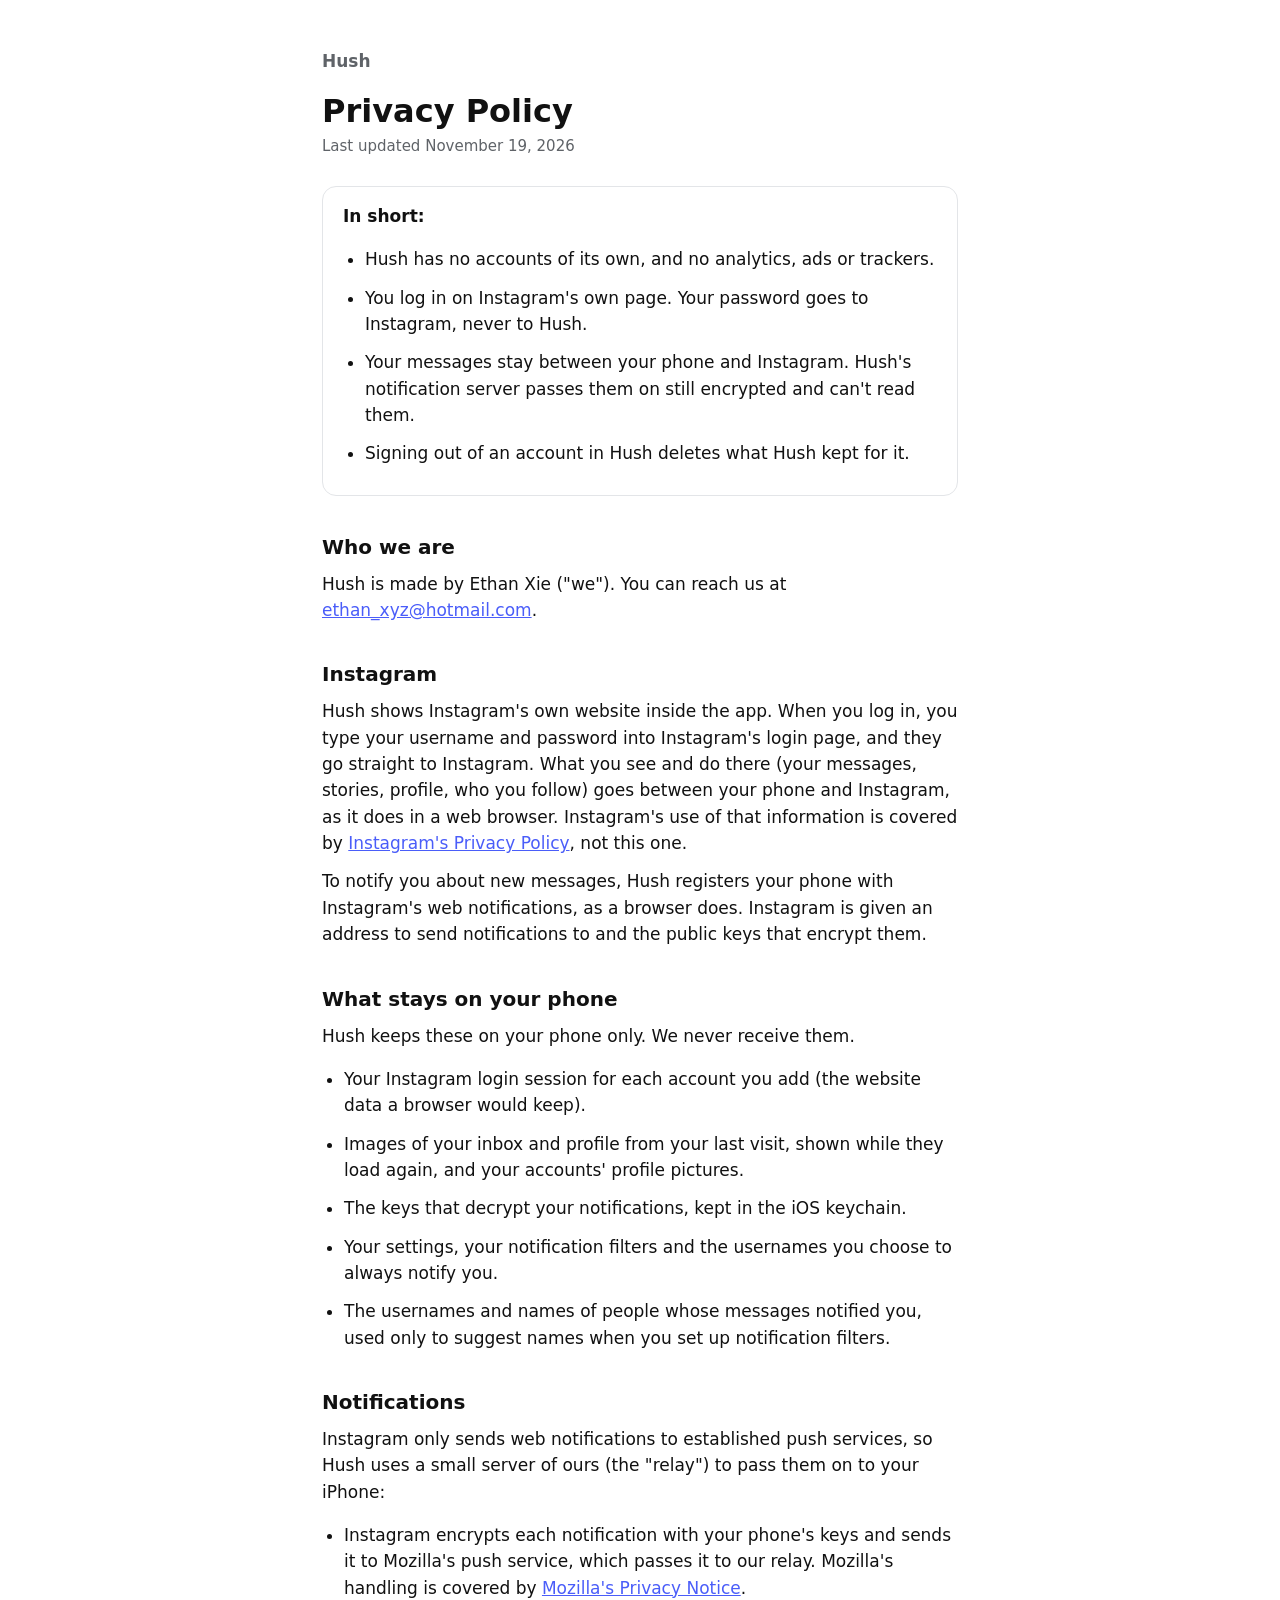
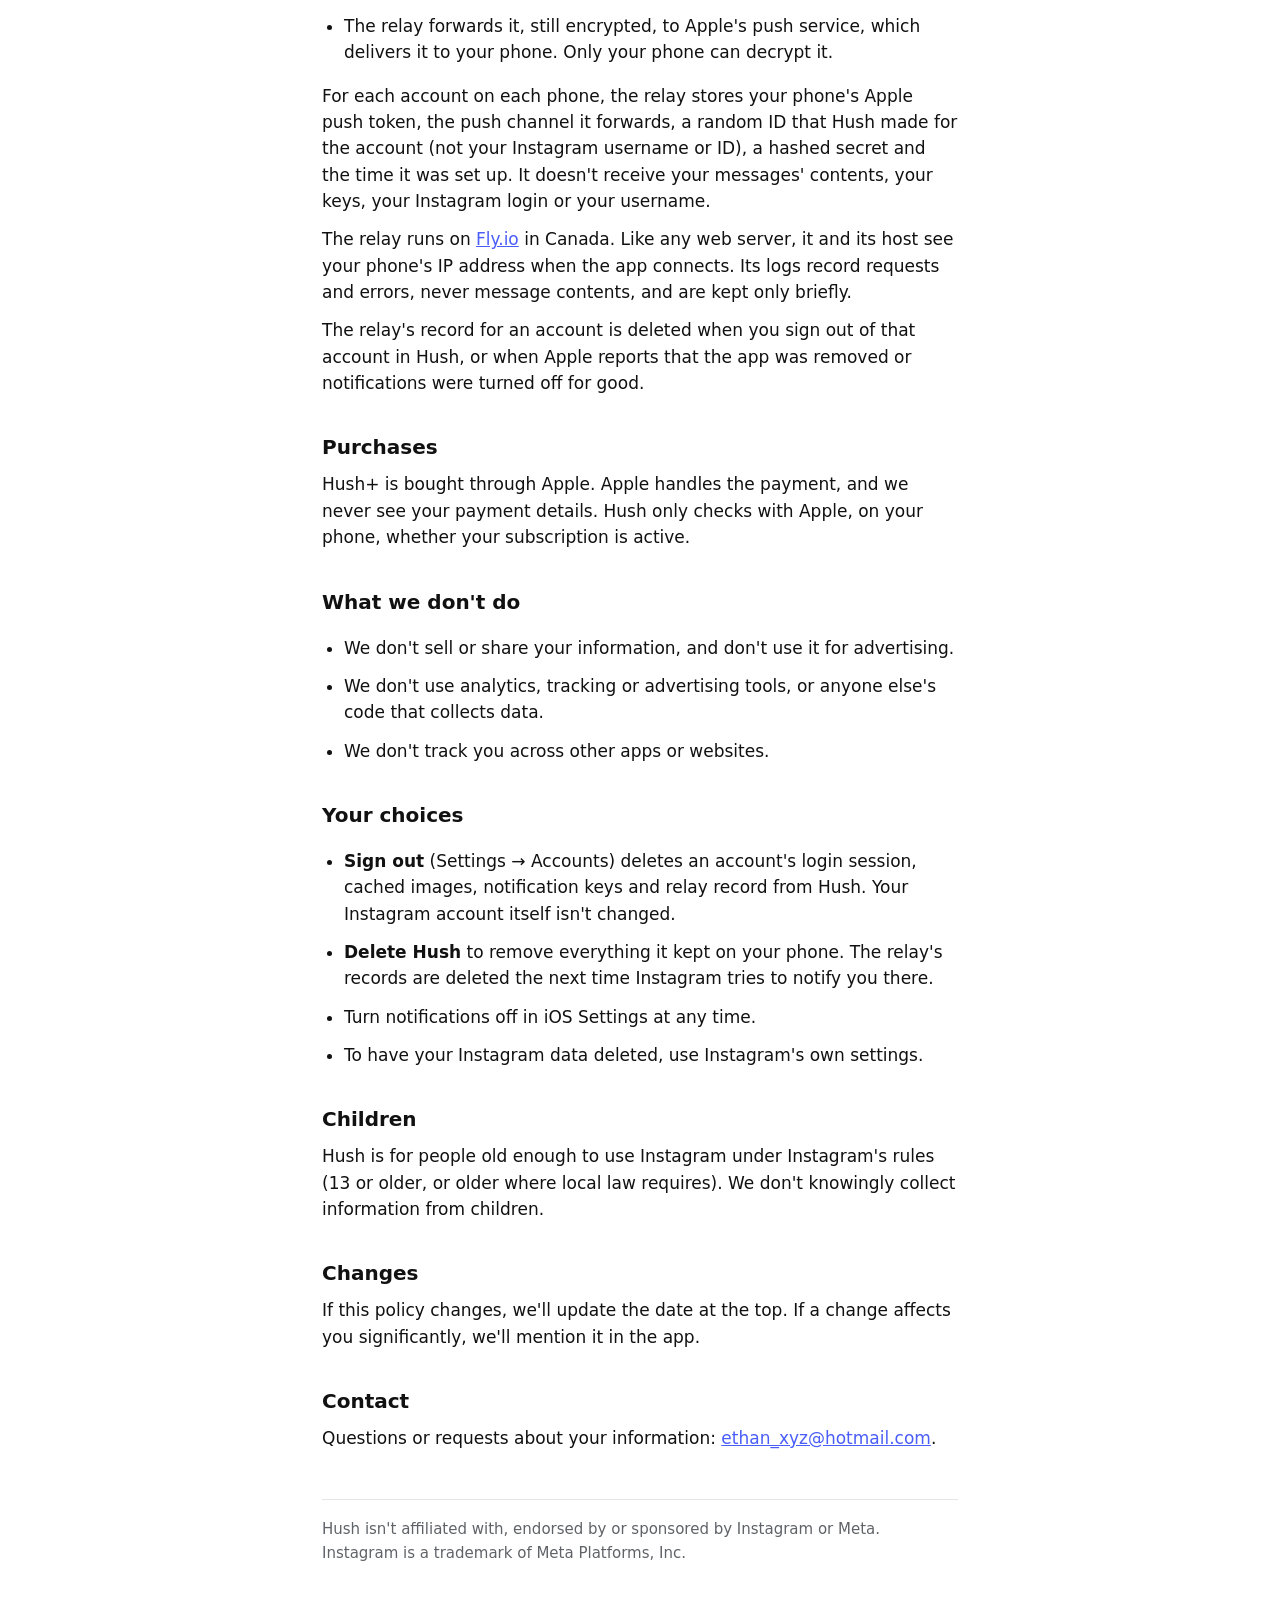
==== privacy.html @ a125e2d6 "Hush website: privacy policy and terms Co-Authored-By: Claude Opus 5.5 <noreply@anthropic.com> Claud" ====
<!doctype html>
<html lang="en">
<head>
<meta charset="utf-8">
<meta name="viewport" content="width=device-width, initial-scale=1">
<title>Hush Privacy Policy</title>
<link rel="stylesheet" href="style.css">
</head>
<body>
<main>
<header><a href="index.html">Hush</a></header>
<h1>Privacy Policy</h1>
<p class="updated">Last updated November 19, 2026</p>

<div class="summary">
  <p><strong>In short:</strong></p>
  <ul>
    <li>Hush has no accounts of its own, and no analytics, ads or trackers.</li>
    <li>You log in on Instagram's own page. Your password goes to Instagram, never to Hush.</li>
    <li>Your messages stay between your phone and Instagram. Hush's notification server passes
      them on still encrypted and can't read them.</li>
    <li>Signing out of an account in Hush deletes what Hush kept for it.</li>
  </ul>
</div>

<h2>Who we are</h2>
<p>Hush is made by Ethan Xie ("we"). You can reach us at
<a href="mailto:ethan_xyz@hotmail.com">ethan_xyz@hotmail.com</a>.</p>

<h2>Instagram</h2>
<p>Hush shows Instagram's own website inside the app. When you log in, you type your username and
password into Instagram's login page, and they go straight to Instagram. What you see and do there
(your messages, stories, profile, who you follow) goes between your phone and Instagram, as it
does in a web browser. Instagram's use of that information is covered by
<a href="https://privacycenter.instagram.com/policy">Instagram's Privacy Policy</a>, not this one.</p>
<p>To notify you about new messages, Hush registers your phone with Instagram's web notifications,
as a browser does. Instagram is given an address to send notifications to and the public keys that
encrypt them.</p>

<h2>What stays on your phone</h2>
<p>Hush keeps these on your phone only. We never receive them.</p>
<ul>
  <li>Your Instagram login session for each account you add (the website data a browser would
    keep).</li>
  <li>Images of your inbox and profile from your last visit, shown while they load again, and
    your accounts' profile pictures.</li>
  <li>The keys that decrypt your notifications, kept in the iOS keychain.</li>
  <li>Your settings, your notification filters and the usernames you choose to always notify you.</li>
  <li>The usernames and names of people whose messages notified you, used only to suggest names
    when you set up notification filters.</li>
</ul>

<h2>Notifications</h2>
<p>Instagram only sends web notifications to established push services, so Hush uses a small
server of ours (the "relay") to pass them on to your iPhone:</p>
<ul>
  <li>Instagram encrypts each notification with your phone's keys and sends it to Mozilla's push
    service, which passes it to our relay. Mozilla's handling is covered by
    <a href="https://www.mozilla.org/privacy/">Mozilla's Privacy Notice</a>.</li>
  <li>The relay forwards it, still encrypted, to Apple's push service, which delivers it to your
    phone. Only your phone can decrypt it.</li>
</ul>
<p>For each account on each phone, the relay stores your phone's Apple push token, the push channel
it forwards, a random ID that Hush made for the account (not your Instagram username or ID), a
hashed secret and the time it was set up. It doesn't receive your messages' contents, your keys,
your Instagram login or your username.</p>
<p>The relay runs on <a href="https://fly.io/legal/privacy-policy">Fly.io</a> in Canada. Like any
web server, it and its host see your phone's IP address when the app connects. Its logs record
requests and errors, never message contents, and are kept only briefly.</p>
<p>The relay's record for an account is deleted when you sign out of that account in Hush, or when
Apple reports that the app was removed or notifications were turned off for good.</p>

<h2>Purchases</h2>
<p>Hush+ is bought through Apple. Apple handles the payment, and we never see your payment details.
Hush only checks with Apple, on your phone, whether your subscription is active.</p>

<h2>What we don't do</h2>
<ul>
  <li>We don't sell or share your information, and don't use it for advertising.</li>
  <li>We don't use analytics, tracking or advertising tools, or anyone else's code that collects
    data.</li>
  <li>We don't track you across other apps or websites.</li>
</ul>

<h2>Your choices</h2>
<ul>
  <li><strong>Sign out</strong> (Settings → Accounts) deletes an account's login session, cached
    images, notification keys and relay record from Hush. Your Instagram account itself isn't
    changed.</li>
  <li><strong>Delete Hush</strong> to remove everything it kept on your phone. The relay's records
    are deleted the next time Instagram tries to notify you there.</li>
  <li>Turn notifications off in iOS Settings at any time.</li>
  <li>To have your Instagram data deleted, use Instagram's own settings.</li>
</ul>

<h2>Children</h2>
<p>Hush is for people old enough to use Instagram under Instagram's rules (13 or older, or older
where local law requires). We don't knowingly collect information from children.</p>

<h2>Changes</h2>
<p>If this policy changes, we'll update the date at the top. If a change affects you significantly,
we'll mention it in the app.</p>

<h2>Contact</h2>
<p>Questions or requests about your information: <a href="mailto:ethan_xyz@hotmail.com">ethan_xyz@hotmail.com</a>.</p>

<footer>Hush isn't affiliated with, endorsed by or sponsored by Instagram or Meta.
Instagram is a trademark of Meta Platforms, Inc.</footer>
</main>
</body>
</html>
---- style.css ----
:root { color-scheme: light dark; --text: #111; --muted: #5f6368; --bg: #fff; --rule: #e3e5e8; --accent: #4a5df9; }
@media (prefers-color-scheme: dark) { :root { --text: #f2f3f5; --muted: #a0a4ab; --bg: #0c1014; --rule: #262a30; --accent: #8594ff; } }
* { box-sizing: border-box; }
body { margin: 0; background: var(--bg); color: var(--text); font: 17px/1.55 -apple-system, BlinkMacSystemFont, "Segoe UI", system-ui, sans-serif; -webkit-text-size-adjust: 100%; }
main { max-width: 680px; margin: 0 auto; padding: 48px 22px 80px; }
header a { color: var(--muted); text-decoration: none; font-weight: 600; }
h1 { font-size: 32px; line-height: 1.2; margin: 18px 0 4px; }
.updated { color: var(--muted); margin: 0 0 28px; font-size: 15px; }
h2 { font-size: 20px; margin: 36px 0 8px; }
p, li { margin: 0 0 12px; }
ul { padding-left: 22px; }
a { color: var(--accent); }
.summary { border: 1px solid var(--rule); border-radius: 14px; padding: 16px 20px; margin: 0 0 8px; }
.summary p:last-child, .summary ul:last-child { margin-bottom: 0; }
footer { margin-top: 48px; padding-top: 18px; border-top: 1px solid var(--rule); color: var(--muted); font-size: 15px; }
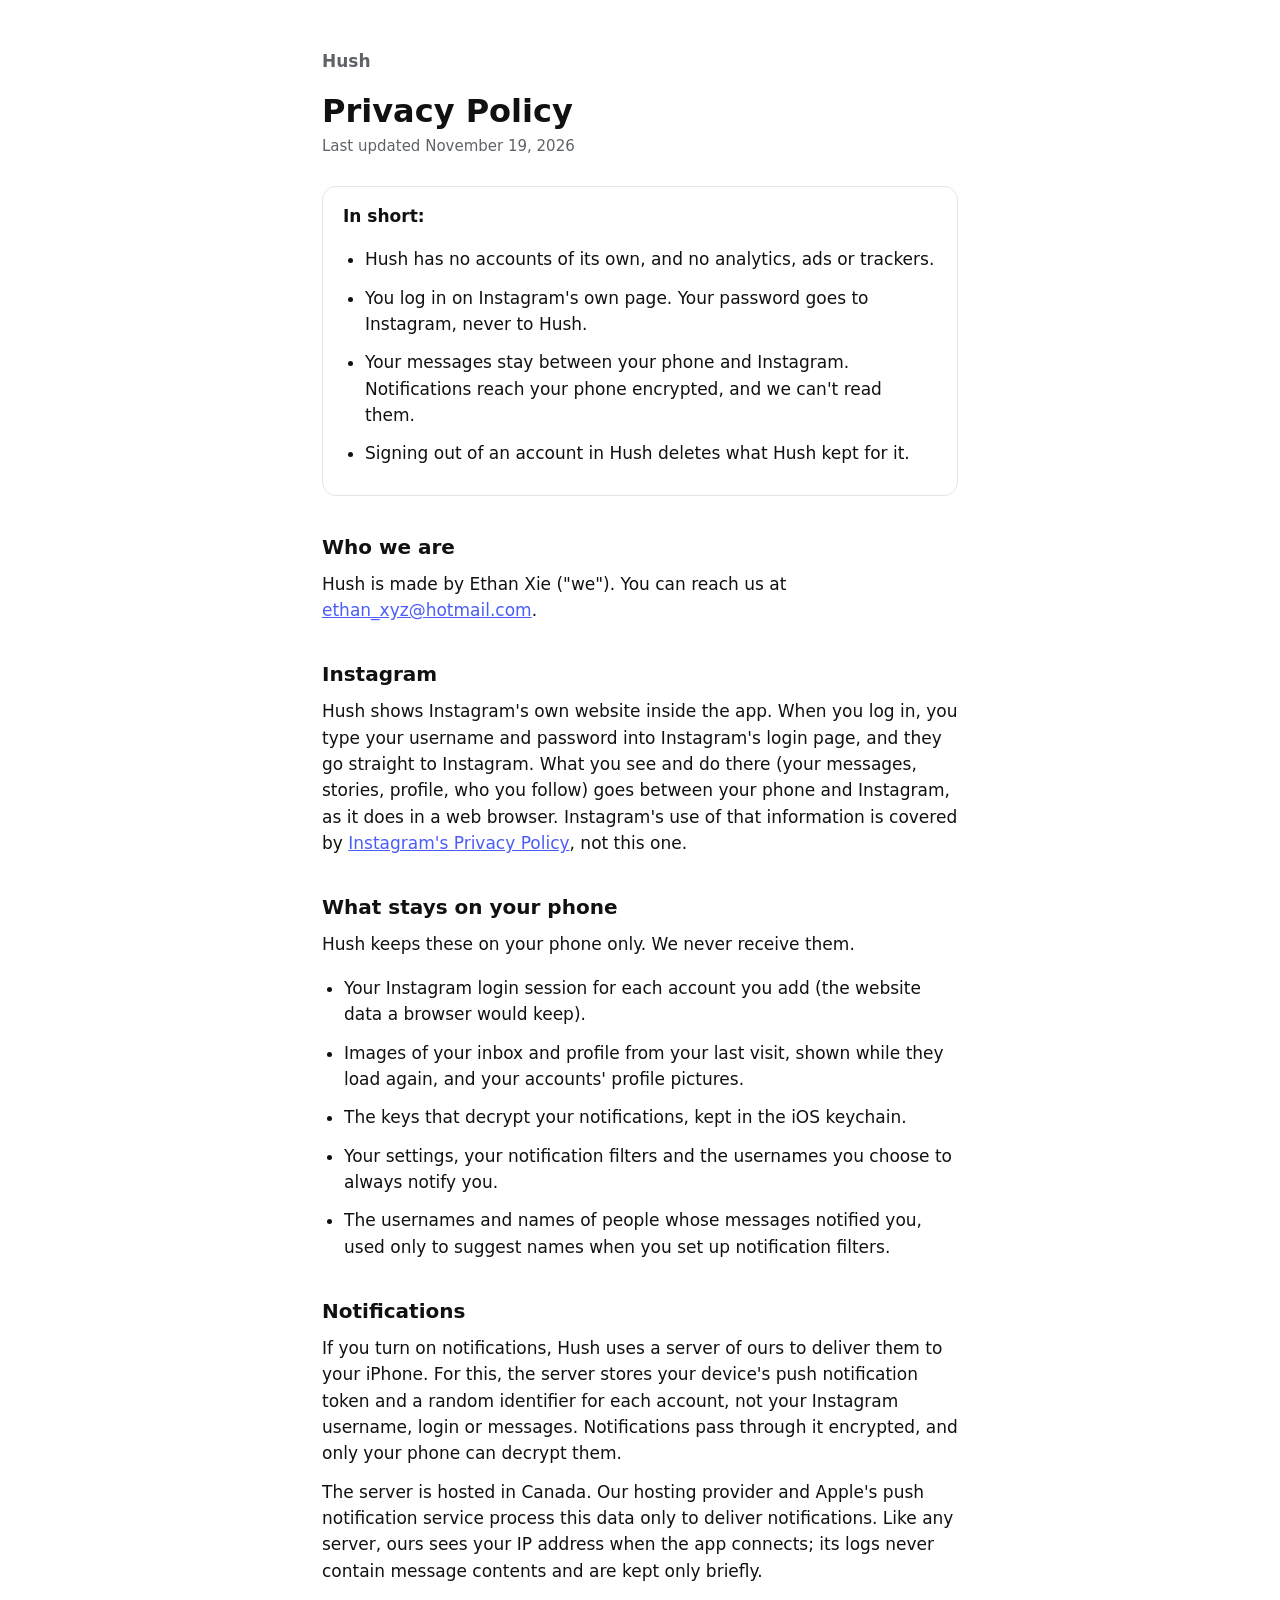
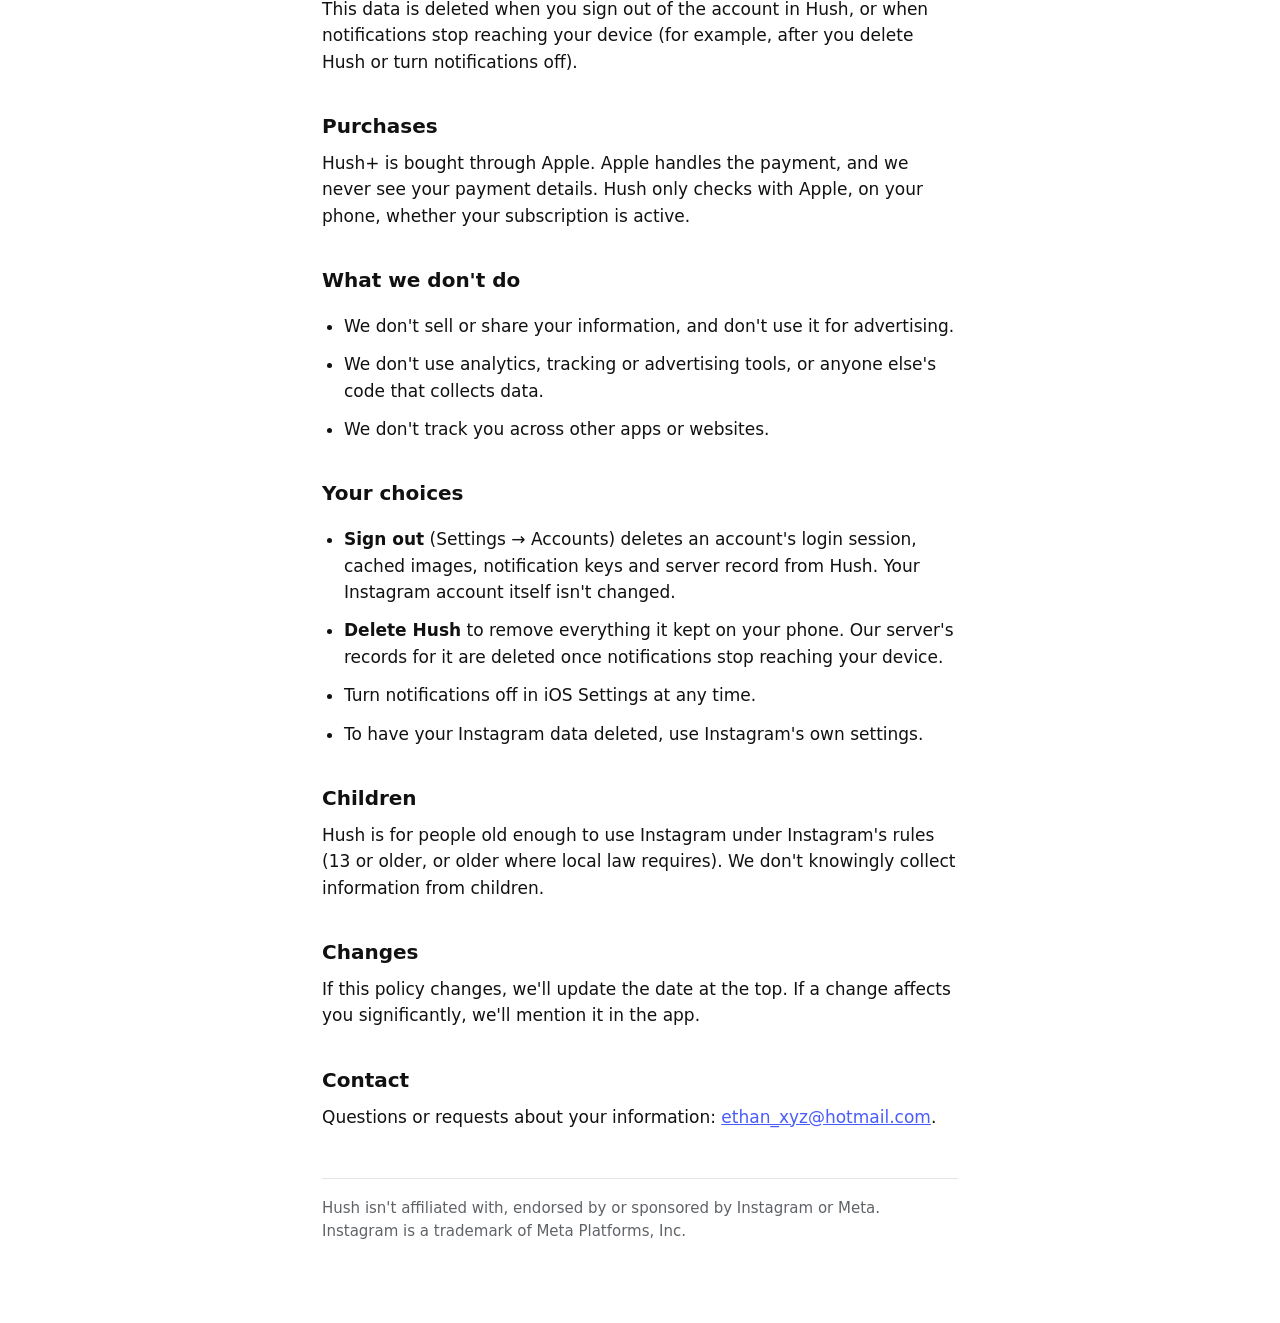
==== commit 3f79a88e: "Privacy policy and terms: describe notifications in general terms Co-Authored-By: Claude Opus 5.5 <n" ====
--- a/privacy.html
+++ b/privacy.html
@@ -17,8 +17,8 @@
   <ul>
     <li>Hush has no accounts of its own, and no analytics, ads or trackers.</li>
     <li>You log in on Instagram's own page. Your password goes to Instagram, never to Hush.</li>
-    <li>Your messages stay between your phone and Instagram. Hush's notification server passes
-      them on still encrypted and can't read them.</li>
+    <li>Your messages stay between your phone and Instagram. Notifications reach your phone
+      encrypted, and we can't read them.</li>
     <li>Signing out of an account in Hush deletes what Hush kept for it.</li>
   </ul>
 </div>
@@ -33,9 +33,6 @@
 (your messages, stories, profile, who you follow) goes between your phone and Instagram, as it
 does in a web browser. Instagram's use of that information is covered by
 <a href="https://privacycenter.instagram.com/policy">Instagram's Privacy Policy</a>, not this one.</p>
-<p>To notify you about new messages, Hush registers your phone with Instagram's web notifications,
-as a browser does. Instagram is given an address to send notifications to and the public keys that
-encrypt them.</p>
 
 <h2>What stays on your phone</h2>
 <p>Hush keeps these on your phone only. We never receive them.</p>
@@ -51,24 +48,15 @@
 </ul>
 
 <h2>Notifications</h2>
-<p>Instagram only sends web notifications to established push services, so Hush uses a small
-server of ours (the "relay") to pass them on to your iPhone:</p>
-<ul>
-  <li>Instagram encrypts each notification with your phone's keys and sends it to Mozilla's push
-    service, which passes it to our relay. Mozilla's handling is covered by
-    <a href="https://www.mozilla.org/privacy/">Mozilla's Privacy Notice</a>.</li>
-  <li>The relay forwards it, still encrypted, to Apple's push service, which delivers it to your
-    phone. Only your phone can decrypt it.</li>
-</ul>
-<p>For each account on each phone, the relay stores your phone's Apple push token, the push channel
-it forwards, a random ID that Hush made for the account (not your Instagram username or ID), a
-hashed secret and the time it was set up. It doesn't receive your messages' contents, your keys,
-your Instagram login or your username.</p>
-<p>The relay runs on <a href="https://fly.io/legal/privacy-policy">Fly.io</a> in Canada. Like any
-web server, it and its host see your phone's IP address when the app connects. Its logs record
-requests and errors, never message contents, and are kept only briefly.</p>
-<p>The relay's record for an account is deleted when you sign out of that account in Hush, or when
-Apple reports that the app was removed or notifications were turned off for good.</p>
+<p>If you turn on notifications, Hush uses a server of ours to deliver them to your iPhone. For
+this, the server stores your device's push notification token and a random identifier for each
+account, not your Instagram username, login or messages. Notifications pass through it encrypted,
+and only your phone can decrypt them.</p>
+<p>The server is hosted in Canada. Our hosting provider and Apple's push notification service
+process this data only to deliver notifications. Like any server, ours sees your IP address when
+the app connects; its logs never contain message contents and are kept only briefly.</p>
+<p>This data is deleted when you sign out of the account in Hush, or when notifications stop
+reaching your device (for example, after you delete Hush or turn notifications off).</p>
 
 <h2>Purchases</h2>
 <p>Hush+ is bought through Apple. Apple handles the payment, and we never see your payment details.
@@ -85,10 +73,10 @@
 <h2>Your choices</h2>
 <ul>
   <li><strong>Sign out</strong> (Settings → Accounts) deletes an account's login session, cached
-    images, notification keys and relay record from Hush. Your Instagram account itself isn't
+    images, notification keys and server record from Hush. Your Instagram account itself isn't
     changed.</li>
-  <li><strong>Delete Hush</strong> to remove everything it kept on your phone. The relay's records
-    are deleted the next time Instagram tries to notify you there.</li>
+  <li><strong>Delete Hush</strong> to remove everything it kept on your phone. Our server's records
+    for it are deleted once notifications stop reaching your device.</li>
   <li>Turn notifications off in iOS Settings at any time.</li>
   <li>To have your Instagram data deleted, use Instagram's own settings.</li>
 </ul>
